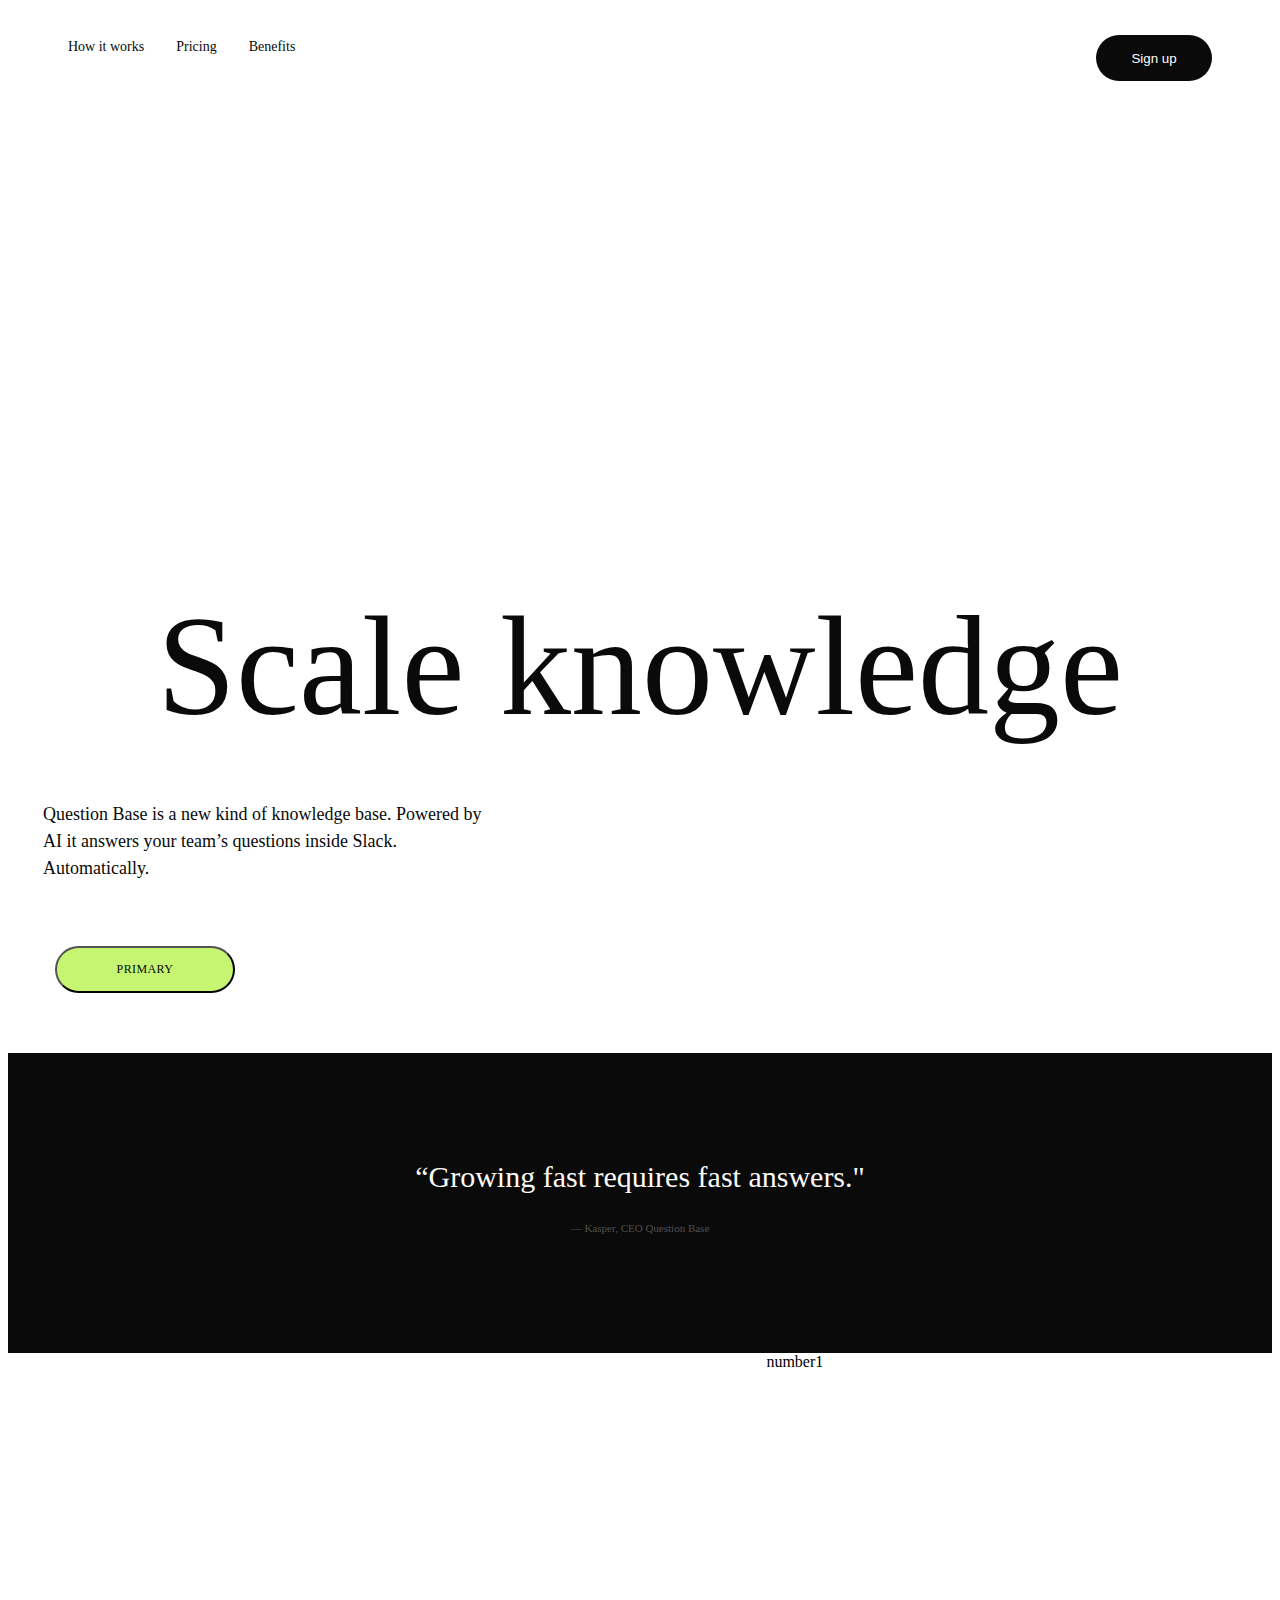
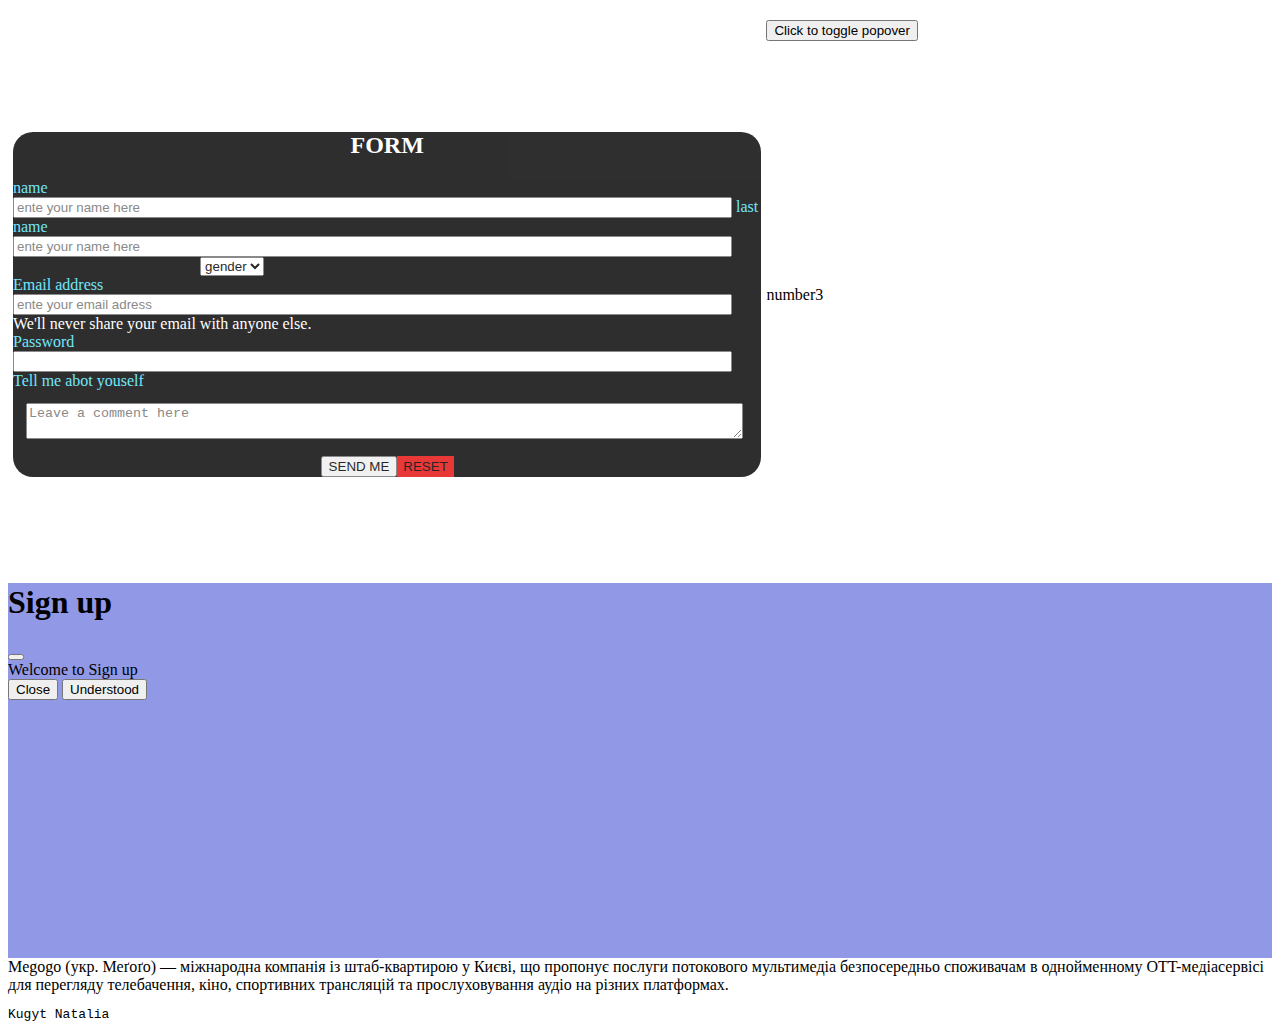
==== potfolio.html @ b872fb15 "added background-color: #9198e5;" ====
<!DOCTYPE html>
<html lang="en">
  <head>
    <meta charset="UTF-8" />
    <meta http-equiv="X-UA-Compatible" content="IE=edge" />
    <meta name="viewport" content="width=device-width, initial-scale=1.0" />
    <title>Document</title>
    <link rel="stylesheet" href="style.css" />
    <link
      href="https://cdn.jsdelivr.net/npm/bootstrap@5.0.2/dist/css/bootstrap.min.css"
      rel="stylesheet"
      integrity="sha384-EVSTQN3/azprG1Anm3QDgpJLIm9Nao0Yz1ztcQTwFspd3yD65VohhpuuCOmLASjC"
      crossorigin="anonymous"
    />
  </head>
  <body>
    <div>
      <div class="header-info">
        <section class="header-info-section-navigate">
          <div>How it works</div>
          <div>Pricing</div>
          <div>Benefits</div>
        </section>
        <section class="header-info-section-btn">
          <button
            type="button"
            class="btn btn-primary"
            data-bs-toggle="modal"
            data-bs-target="#staticBackdrop"
          >
            Sign up
          </button>
        </section>
      </div>
      <div class="main-content-portfolio">
        <section id="section_img-horison">
          <img src="" alt="" />
        </section>
        <section id="section_img-wertical">
          <img src="" alt="" />
        </section>
      </div>
      <div class="main__content-title">
        <span>Scale knowledge</span>
      </div>
      <div class="main-content-descriptions">
        <p>
          Question Base is a new kind of knowledge base. Powered by AI it
          answers your team’s questions inside Slack. Automatically.
        </p>
      </div>
      <div class="main-content-btn">
        <button type="button" class="btn btn-primary">Primary</button>
      </div>
      <div class="footer-content">
        <div class="footer-content-info">
          <span>“Growing fast requires fast answers."</span>
          <p>— Kasper, CEO Question Base</p>
        </div>
      </div>

      <div class="main-content-info">
        <div class="main-content-info_head">
          <section id="form-content">
            <form
              action="https://jsonplaceholder.typicode.com/todos"
              method="GET"
            >
              <h2>FORM</h2>
              <div class="mb-3">
                <i class="fa-solid fa-user-tie"></i>
                <label for="exampleInputEmail1" class="form-label">name</label>
                <input
                  type="text"
                  placeholder="ente your name here"
                  class="form-control"
                />
                <i class="fa-solid fa-user-tie"></i>
                <label for="exampleInputEmail1" class="form-label"
                  >last name</label
                >
                <input
                  type="text"
                  placeholder="ente your name here"
                  class="form-control"
                />
                <div class="form-select-custom">
                  <select
                    class="form-select mt-3"
                    aria-label="Default select example"
                  >
                    <option selected>gender</option>
                    <option value="1">male</option>
                    <option value="2">female</option>
                  </select>
                </div>
                <i class="fa-regular fa-envelope"></i>
                <label for="exampleInputEmail1" class="form-label"
                  >Email address</label
                >
                <input
                  type="email"
                  placeholder="ente your email adress"
                  class="form-control"
                  id="exampleInputEmail1"
                  aria-describedby="emailHelp"
                />

                <div id="emailHelp" class="form-text">
                  We'll never share your email with anyone else.
                </div>
              </div>
              <div class="mb-3">
                <i class="fa-solid fa-key"></i>
                <label for="exampleInputPassword1" class="form-label"
                  >Password</label
                >
                <input
                  type="password"
                  class="form-control"
                  id="exampleInputPassword1"
                />
              </div>
              <div class="mb-3">
                <i class="fa-solid fa-address-card"></i>
                <label class="form-check-label" for="exampleCheck1"
                  >Tell me abot youself</label
                >
                <textarea
                  class="form-control"
                  placeholder="Leave a comment here"
                  id="floatingTextarea"
                ></textarea>
              </div>
              <div class="btn-custom-form">
                <button type="submit" class="btn btn-primary m-3">
                  SEND ME
                </button>
                <button
                  type="reset"
                  id="reset-fields"
                  class="btn btn-primary m-3"
                >
                  RESET
                </button>
              </div>
            </form>
          </section>
          <section id="info">
            <div>number1</div>
            <div>
              <button
                type="button"
                class="btn btn-lg btn-danger"
                data-bs-toggle="popover"
                title="Popover title"
                data-bs-content="And here's some amazing content. It's very engaging. Right?"
              >
                Click to toggle popover
              </button>
            </div>
            <div>number3</div>
          </section>
        </div>
        <div class="bloc-content"></div>
        <span>Megogo (укр. Меґоґо) — міжнародна компанія із штаб-квартирою у Києві, що пропонує послуги потокового мультимедіа безпосередньо споживачам в однойменному OTT-медіасервісі для перегляду телебачення, кіно, спортивних трансляцій та прослуховування аудіо на різних платформах. </span>
        <pre>Kugyt Natalia</pre>
      </div>
    </div>

    <!-- Modal -->
    <div
      class="modal fade"
      id="staticBackdrop"
      data-bs-backdrop="static"
      data-bs-keyboard="false"
      tabindex="-1"
      aria-labelledby="staticBackdropLabel"
      aria-hidden="true"
    >
      <div class="modal-dialog">
        <div class="modal-content">
          <div class="modal-header">
            <h1 class="modal-title fs-5" id="staticBackdropLabel">Sign up</h1>
            <button
              type="button"
              class="btn-close"
              data-bs-dismiss="modal"
              aria-label="Close"
            ></button>
          </div>
          <div class="modal-body">Welcome to Sign up</div>
          <div class="modal-footer">
            <button
              type="button"
              class="btn btn-secondary"
              data-bs-dismiss="modal"
            >
              Close
            </button>
            <button type="button" class="btn btn-primary">Understood</button>
          </div>
        </div>
      </div>
    </div>
  </body>



  <script
    src="https://cdn.jsdelivr.net/npm/bootstrap@5.3.2/dist/js/bootstrap.bundle.min.js"
    integrity="sha384-C6RzsynM9kWDrMNeT87bh95OGNyZPhcTNXj1NW7RuBCsyN/o0jlpcV8Qyq46cDfL"
    crossorigin="anonymous"
  ></script>
  <script src="https://cdnjs.cloudflare.com/ajax/libs/font-awesome/6.4.0/js/all.min.js"></script>
</html>
---- style.css ----
.main-content {
  margin: 0 auto;
  width: 1200px;
  height: 600px;
  background-color: #0a0a0a;
  
  
}

.header-info {
  display: flex;
}

.header-info-title {
  display: flex;
  grid-gap: 20px;

  color: #fff;
  font-family: Work Sans;
  font-size: 19px;
  font-style: normal;
  font-weight: 400;
  line-height: 22.714px;
}

.header-block_content {
  margin: 0 auto;
  margin-top: 45px;
}

.text-info-title_left {
  width: 200px;
  color: #fff;

  text-align: center;
  font-family: Roboto;
  font-size: 68px;
  font-style: normal;
  font-weight: 400;
  line-height: 67.857px;
  text-transform: lowercase;
}

.text-info-title_right {
  width: 300px;
  height: 57px;
  flex-shrink: 0;

  color: #fff;

  text-align: center;
  font-family: Roboto;
  font-size: 68px;
  font-style: normal;
  font-weight: 400;
  line-height: 67.857px;
  text-transform: lowercase;
}

.text-info {
  display: flex;
  justify-content: center;
  margin-top: 300px;
  grid-gap: 20px;
}

.testcolor {
  background-color: rgb(62, 130, 80);
  margin-left: 200px;
  color: whitesmoke;
}

.testcolor:hover {
  cursor: pointer;
  background-color: #e66465;
  color: whitesmoke;
}

.header-info-navigate {
  background: linear-gradient(#e66465, #9198e5);
  border-radius: 15px;
  border: 2px solid yellow;
  opacity: 0.5;
}

.header-info-navigate-links {
  display: flex;
  flex-direction: column;
  margin: 10px;
  padding: 10px;
}

.header-info-navigate-links a {
  text-decoration: none;
  color: white;
  text-transform: uppercase;
  font-family: "Gill Sans", "Gill Sans MT", Calibri, "Trebuchet MS", sans-serif;
}

.header-info-navigate-links:hover {
  color: wheat;
}

.main-content_block {
  background-color: rgb(136, 117, 117);
}

.custom-change button {
  border-radius: 50%;
}

.modal-container .modal {
  height: 500px;
  display: contents;
}

.main-content_block-post {
  background-color: #e66465;
  height: 500px;
  width: 100%;
  margin-top: 20px;
  padding: 10px;
}

.main-content_block-post h1 {
  text-align: center;
  font-weight: bold;
  font-family: "Franklin Gothic Medium", "Arial Narrow", Arial, sans-serif;
}

#post-content {
  background-color: #e3ebe0;
}

.btn-block {
  display: flex;
  row-gap: 20px;
  justify-content: center;
  align-items: center;
}

.btn-block button {
  background: rgb(213, 118, 50);
  background: linear-gradient(90deg,
      rgba(213, 118, 50, 0.927608543417367) 16%,
      rgba(235, 226, 237, 1) 52%,
      rgba(252, 176, 69, 1) 100%);
  margin: 10px;
  padding: 5px;
  color: rgb(14, 28, 68);
  border-radius: 10px;
  box-shadow: 2px 3px 6px rgb(97 108 106);
  font-size: 20px;
  color: black;
  font-weight: 700;
  font-family: cursive;
}

#btn-menu:hover {
  animation: buttonHover 3s ease-out;
}

@keyframes buttonHover {
  0% {
    transform: translateY(0);
    background: rgb(213, 118, 50);
    background: linear-gradient(90deg,
        rgba(213, 118, 50, 0.927608543417367) 16%,
        rgba(235, 226, 237, 1) 52%,
        rgba(252, 176, 69, 1) 100%);
  }

  50% {
    transform: translateY(-25px);
    background: rgb(14, 28, 68);
    color: white;
  }

  100% {
    transform: translateY(0);
    background: #e43b25;
  }
}

#btn-reset:hover {
  animation: buttonHoverScaleX 3s ease-out;
}

@keyframes buttonHoverScaleX {
  0% {
    transform: translateX(0);
    background: rgb(213, 118, 50);
    background: linear-gradient(90deg,
        rgba(213, 118, 50, 0.927608543417367) 16%,
        rgba(235, 226, 237, 1) 52%,
        rgba(252, 176, 69, 1) 100%);
  }

  50% {
    transform: translateX(125px);
    background: rgb(14, 28, 68);
    color: white;
  }

  100% {
    transform: translateX(0);
    background: #e43b25;
  }
}

#btn-submit:hover {
  animation: buttonHoverRotate 3s ease-out;
}

@keyframes buttonHoverRotate {
  0% {
    transform: rotate(5deg);
    background: rgb(213, 118, 50);
    background: linear-gradient(90deg,
        rgba(213, 118, 50, 0.927608543417367) 16%,
        rgba(235, 226, 237, 1) 52%,
        rgba(252, 176, 69, 1) 100%);
  }

  25% {
    transform: rotate(45deg);
    background: rgb(213, 118, 50);
    background: linear-gradient(90deg,
        rgba(213, 118, 50, 0.927608543417367) 16%,
        rgba(235, 226, 237, 1) 52%,
        rgba(252, 176, 69, 1) 100%);
  }

  50% {
    transform: rotate(90deg);
    background: rgb(14, 28, 68);
    color: white;
  }

  75% {
    transform: rotate(45deg);
    background: rgb(14, 28, 68);
    color: white;
  }

  100% {
    transform: rotate(5deg);
    background: #e43b25;
  }
}

.general-profile-header {
  background-color: #2558be;
  height: 120px;
  width: 100%;
}

.general-profile-header-icon {
  padding: 10px 80px;
  display: flex;
  justify-content: space-between;
}

.general-profile-header-icon-left svg {
  width: 40px;
  height: 40px;
}

.general-profile-header-icon-right svg {
  width: 40px;
  height: 40px;
}

.general-profile-header-navigate {
  position: absolute;
  left: 10px;
}

.general-profile-header-navigate a {
  color: white;
}

.main-content-profile {
  margin-top: 10px;
  background-color: rgb(190, 179, 179);
  width: 80%;
  height: 200px;
}

.main-content-profile input {
  width: 80%;
  padding: 10px;
  margin: 10px;
}

.form-content {
  width: 800px;
  background-color: rgb(134, 227, 116);
  height: 500px;
  margin: 20px;
}

.test-card-btr {
  border: 3px solid rgb(6, 6, 31);
  position: relative;
  /* margin: 20px 40px;
  display: flex;
  justify-content: center;
  grid-gap: 40px;
  margin-top: 15%; */
}

.test-card-btr .card-one {
  /* вставляємо назву анімаціі задаємо час анімаціі і парамерт як ій вийти з анімаціі */
  /* animation: animateCard 3s ease-in-out; */
  position: absolute;
  right: 0;
}

.test-card-btr .card-one:hover {
  cursor: pointer;
  animation: none;
}

/* назва анімаціі */
@keyframes animateCard {
  0% {
    transform: translateX(0);
  }

  50% {
    transform: translateY(-125px);
  }

  100% {
    transform: translateX(0);
  }
}

.table-block {
  display: flex;
  justify-content: center;
  background: rgb(218, 110, 110);
}

ol,
ul,
li {
  border: 2px solid white;
  margin: 5px;
}

li::marker {
  /* content: "✝ "; */
  font-size: 1.2em;
  color: "red";
}

li::before {
  color: red;
}

.todoText {
  text-decoration: none;
}

.checkbox:checked+.todoText {
  text-decoration: line-through;
}

.parent-block {
  position: relative;
}

.child-block {
  position: absolute;

  right: 0;

  background-color: rgb(37, 201, 70);
  height: 100px;
  width: 100px;
  margin: 10px;
}

.child-block-second {
  position: absolute;
  left: 0;
  background-color: rgb(175, 47, 201);
  height: 100px;
  width: 100px;
  margin: 10px;
}

.glid-flex-block {
  background-color: #2558be;
  justify-content: center;
  display: flex;
  height: 500px;
}

/* min-width 
  це те що до нашоі ширини, ми не трогаємо, а якщо ширина буде змешнуватись < ніж 1000px, то тоді я головний
*/

@media screen and (max-width: 1025px) {
  .glid-flex-block {
    background-color: #df1515;
    height: 200px;
    display: flex;
    justify-content: center;
  }
}

@media screen and (max-width: 525px) {
  .glid-flex-block {
    font-size: 8px;
    font-weight: 800;
    display: flex;
    justify-content: flex-start;
    background-color: aqua;
  }
}

/* min-width 
  це те що до нашоі ширини, ми не трогаємо, а якщо ширина буде збільшуватись > 1200px то тоді я головний
*/

.header-info {
  display: flex;
  justify-content: space-between;
  margin: 35px 60px;
}

.header-info-section-navigate {
  display: flex;
  grid-gap: 32px;
  color: #0a0a0a;
  font-family: Inter;
  font-size: 14px;
  font-style: normal;
  font-weight: 400;
  line-height: 24px;
}

.header-info-section-navigate div:hover {
  color: rgb(244, 235, 235);
  cursor: pointer;
  background-color: #0a0a0a;
  border-radius: 11px;
  align-items: center;
  display: flex;
  padding: 7px;
}

.header-info-section-btn button {
  width: 116px;
  height: 46px;
  border-radius: 32px;
  background-color: #0a0a0a;
  color: white;
  border: none;
}

.main-content-portfolio {
  margin-top: 40px;
  height: 450px;
  flex-shrink: 0;
  display: flex;
  grid-gap: 48px;
  margin: 20px;
  justify-content: center;
}

.main__content-title {
  height: 180px;
  display: flex;
  justify-content: center;
}

.main__content-title span {
  color: #0a0a0a;
  font-family: Roboto;
  font-size: 142px;
  font-style: normal;
  font-weight: 400;
  line-height: 160px;
  /* 112.676% */
}

.main-content-btn {
  margin: 60px 47px;
}

.main-content-btn button {
  border-radius: 40px;
  background: #c6f572;
  color: #0a0a0a;
  height: 47px;
  width: 180px;
  text-align: center;
  font-family: Inter;
  font-size: 12px;
  font-style: normal;
  font-weight: 400;
  line-height: 14.4px;
  /* 120% */
  letter-spacing: 0.4px;
  text-transform: uppercase;
}

#section_img-horison {
  width: 400px;
  height: 280px;
}

#section_img-wertical {
  width: 320px;
  height: 400px;
}

.main-content-descriptions {
  color: #0a0a0a;
  font-family: Inter;
  font-size: 18px;
  font-style: normal;
  font-weight: 400;
  line-height: 27px;
  /* 150% */
  height: 85px;
  width: 453px;

  margin: 35px;
}

.footer-content {
  height: 300px;
  flex-shrink: 0;
  display: flex;
  justify-content: center;
  background-color: #0a0a0a;
}

.footer-content-info {
  display: flex;
  justify-content: center;
  align-items: center;
  flex-direction: column;
  grid-gap: 15px;
}

.footer-content-info span {
  color: #faf9f7;
  text-align: center;
  font-family: Roboto;
  font-size: 30px;
  font-style: normal;
  font-weight: 400;
  line-height: 36px;
}

.footer-content-info p {
  color: #504f4f;
  text-align: center;
  font-family: Inter;
  font-size: 11px;
  font-style: normal;
  font-weight: 400;
  line-height: 15.6px;
}

.main-content-info {
  height: 810px;
  display: grid;
  grid-template-rows: 1fr;
}

.main-content-info_head {
  height: 800px;
  display: grid;
  grid-template-columns: 60% 40%;
  grid-template-rows: 1fr;
  gap: 1px 1px;
  grid-column-gap: 0px;
  grid-row-gap: 0px;
}

form {
  margin-top: 50%;
  margin: 50% 5px 10px 5px;
  background: #0a0a0a;
  border-radius: 20px;
  color: white;
  font-family: cursive;
  opacity: 0.85;
}
.bloc-content{
  background-color: #9198e5;
  height: 375px;
  margin-top: 30px;
}

form label {
  color: rgb(91 226 251);
  color: linear-gradient(90deg,
      rgba(50, 124, 213, 0.927608543417367) 16%,
      rgba(235, 226, 237, 1) 57%,
      rgba(252, 69, 251, 1) 100%);
}

form svg {
  margin: 3px !important;
}

form textarea {
  width: 95% !important;
  margin: 13px;
}

form h2 {
  color: #ffffff;
  text-align: center;
  font-family: cursive;
}

section input {
  margin: 0 auto;
  width: 95% !important;
}

#form-content {}

#info {
  display: grid;
  grid-template-columns: 1fr;
  grid-template-rows: 1fr 1fr 1fr;
  gap: 0px 0px;
}

.form-check input {
  width: 20px !important;
}

.form-select-custom {
  width: 50%;
  margin: 0 auto;
}

.btn-custom-form {
  display: flex;
  justify-content: center;
}

#reset-fields {
  background-color: #e41616;
  border: none;
}
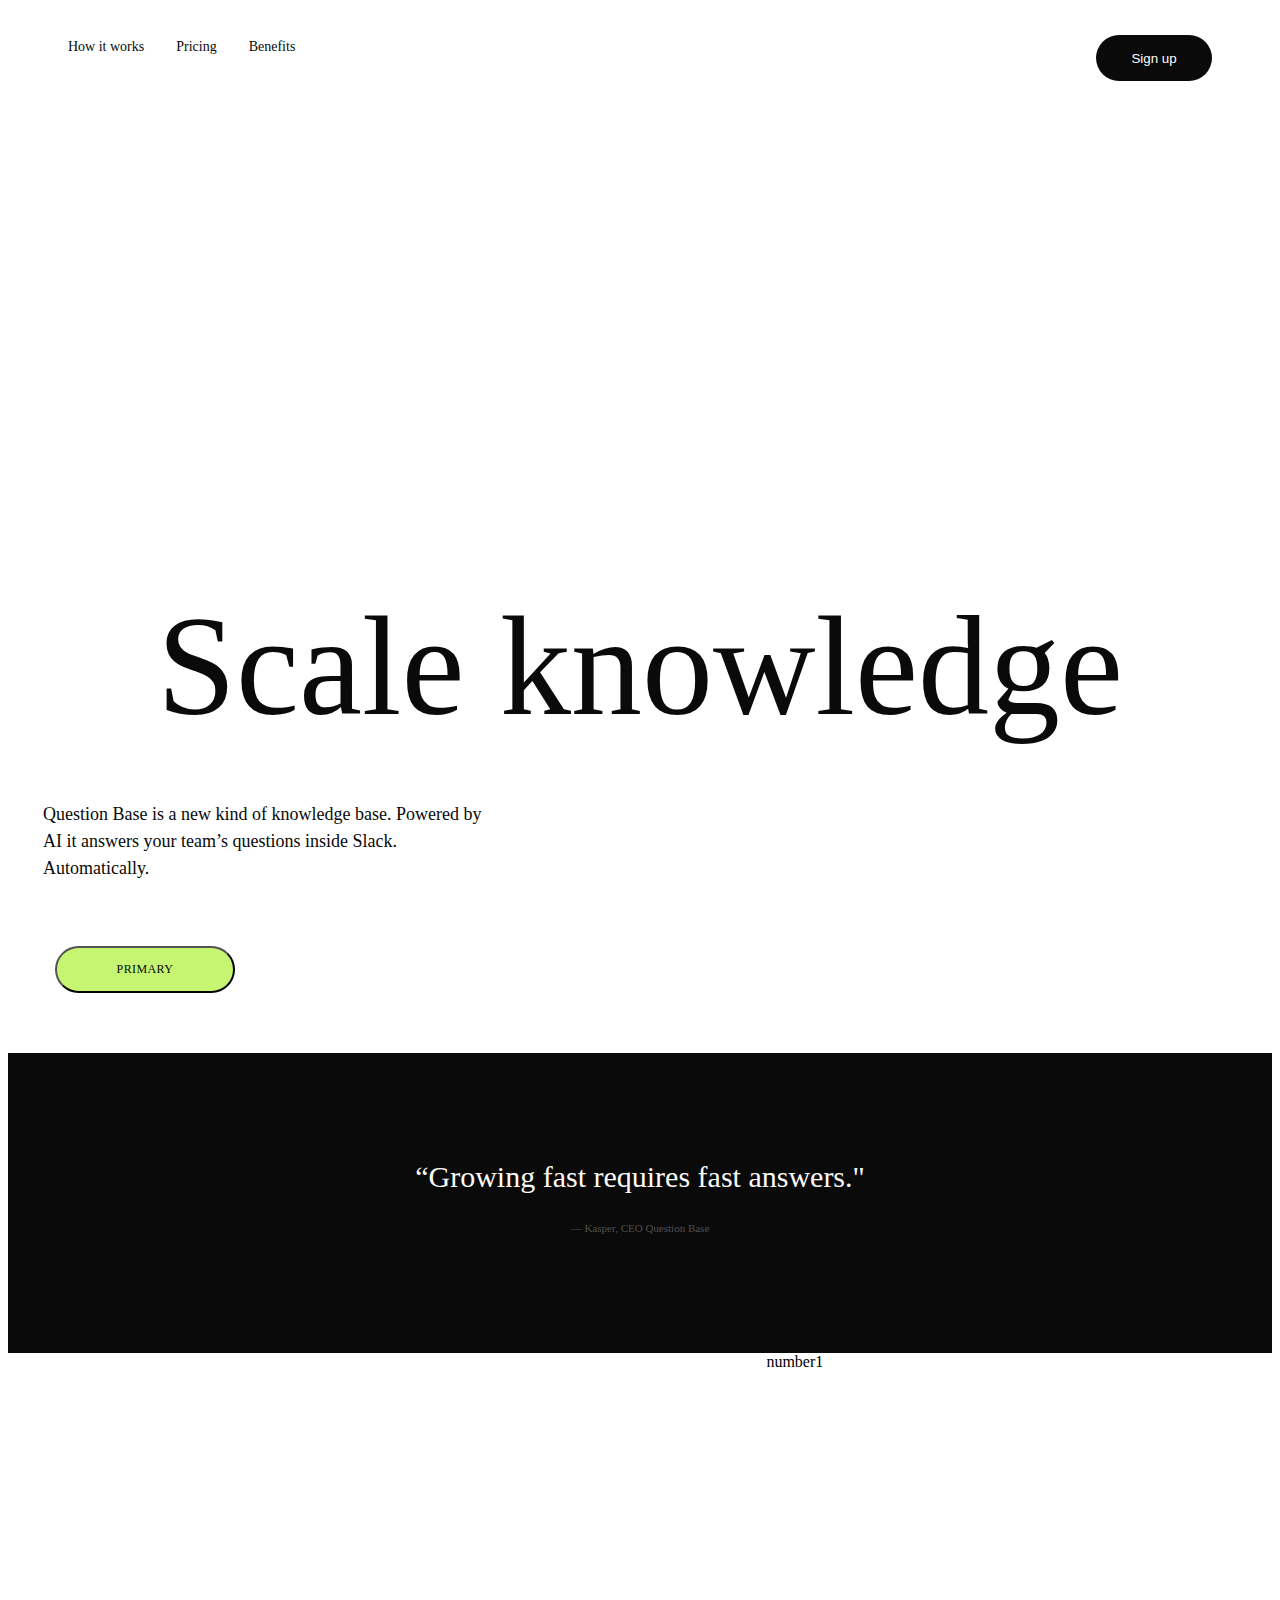
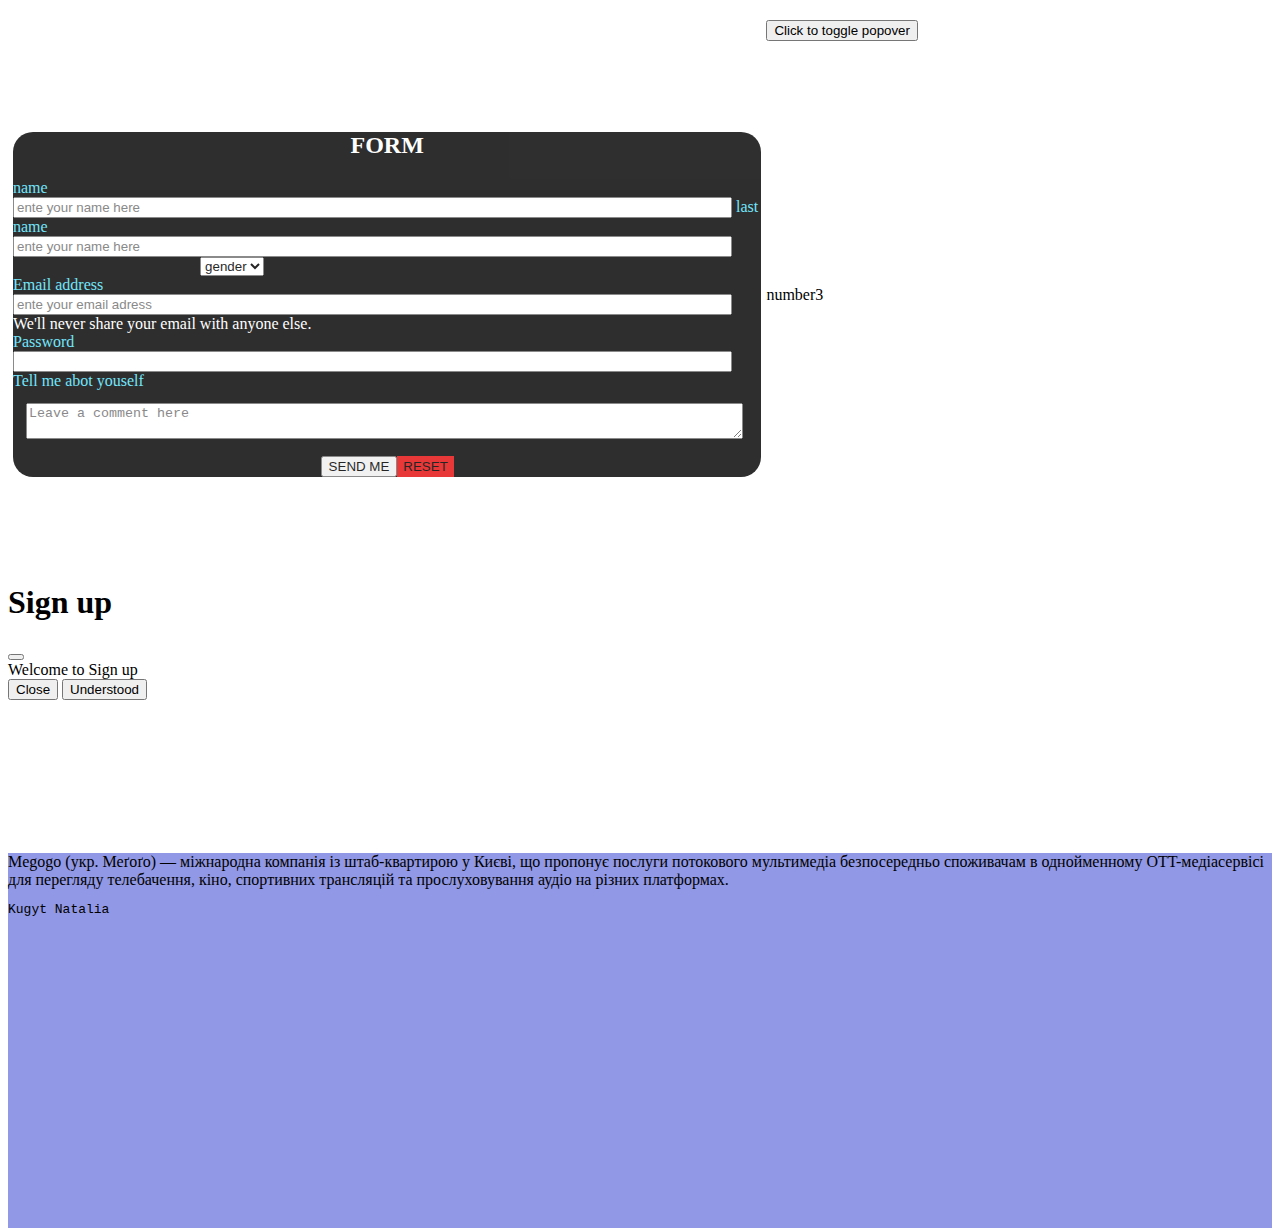
==== commit 9f505bff: "changed margin-top: 300px" ====
--- a/potfolio.html
+++ b/potfolio.html
@@ -162,9 +162,9 @@
             <div>number3</div>
           </section>
         </div>
-        <div class="bloc-content"></div>
+        <div class="bloc-content">
         <span>Megogo (укр. Меґоґо) — міжнародна компанія із штаб-квартирою у Києві, що пропонує послуги потокового мультимедіа безпосередньо споживачам в однойменному OTT-медіасервісі для перегляду телебачення, кіно, спортивних трансляцій та прослуховування аудіо на різних платформах. </span>
-        <pre>Kugyt Natalia</pre>
+        <pre>Kugyt Natalia</pre></div>
       </div>
     </div>
 
--- a/style.css
+++ b/style.css
@@ -597,7 +597,7 @@
 .bloc-content{
   background-color: #9198e5;
   height: 375px;
-  margin-top: 30px;
+  margin-top: 300px;
 }
 
 form label {
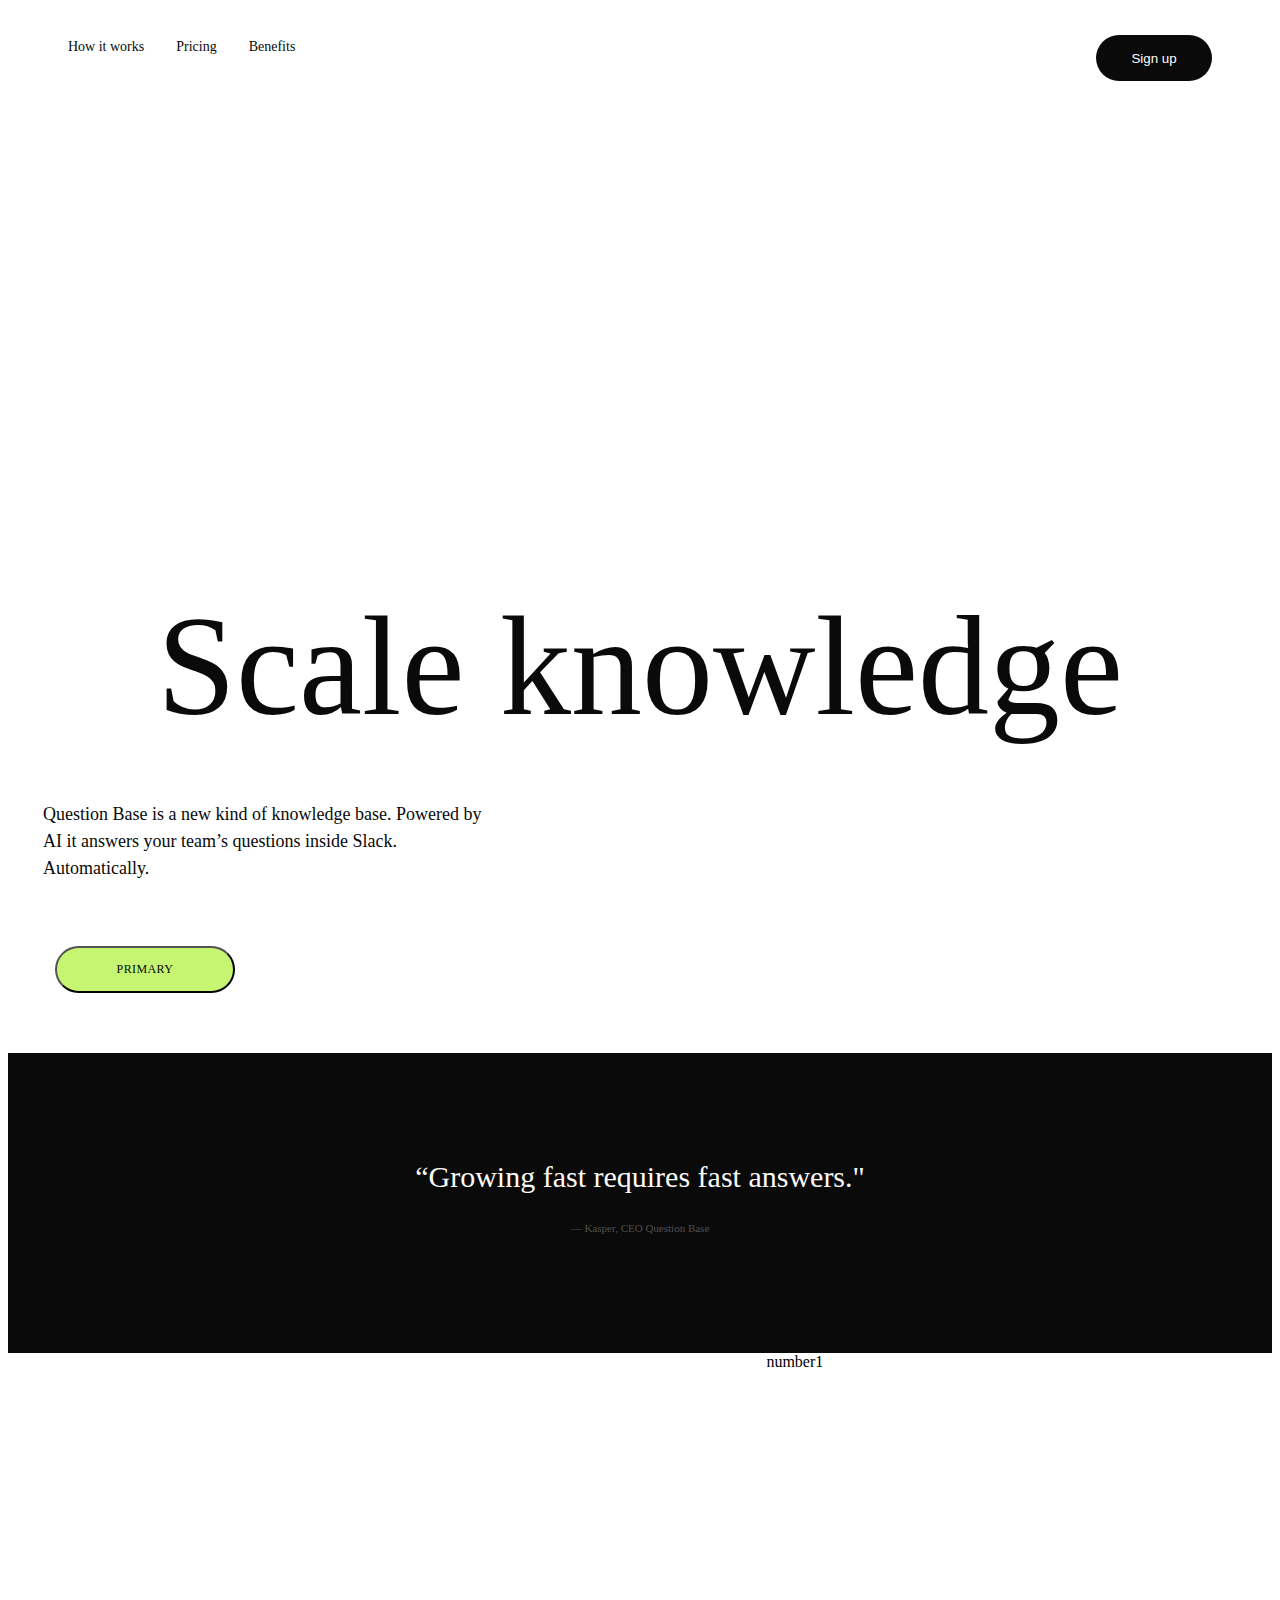
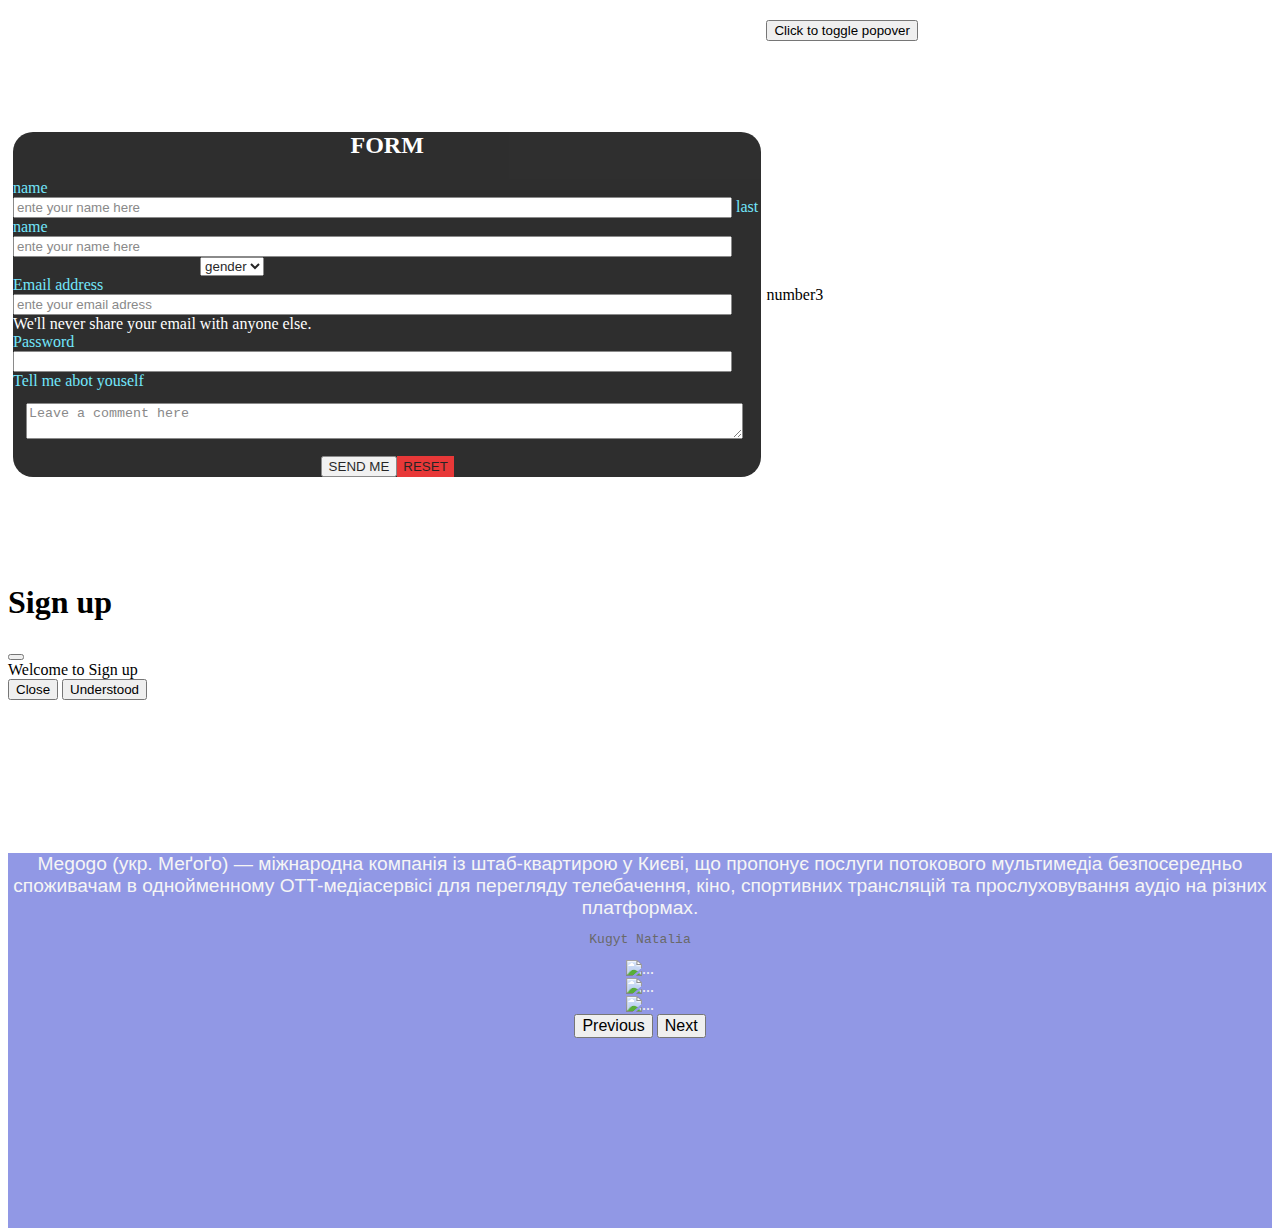
==== commit e9e90e78: "added < div > content_carousel" ====
--- a/potfolio.html
+++ b/potfolio.html
@@ -163,8 +163,34 @@
           </section>
         </div>
         <div class="bloc-content">
+          <div class="content-info">
         <span>Megogo (укр. Меґоґо) — міжнародна компанія із штаб-квартирою у Києві, що пропонує послуги потокового мультимедіа безпосередньо споживачам в однойменному OTT-медіасервісі для перегляду телебачення, кіно, спортивних трансляцій та прослуховування аудіо на різних платформах. </span>
         <pre>Kugyt Natalia</pre></div>
+        <div class="content_carousel">
+          <div id="carouselExampleFade" class="carousel slide carousel-fade">
+            <div class="carousel-inner">
+              <div class="carousel-item active">
+                <img src="/itStepForUsers/images/image_memogo_1.webp" class="d-block w-100" alt="...">
+              </div>
+              <div class="carousel-item">
+                <img src="/itStepForUsers/images/image_megogo_2.webp" class="d-block w-100" alt="...">
+              </div>
+              <div class="carousel-item">
+                <img src="/itStepForUsers/images/image_megogo_3.webp" class="d-block w-100" alt="...">
+              </div>
+            </div>
+            <button class="carousel-control-prev" type="button" data-bs-target="#carouselExampleFade" data-bs-slide="prev">
+              <span class="carousel-control-prev-icon" aria-hidden="true"></span>
+              <span class="visually-hidden">Previous</span>
+            </button>
+            <button class="carousel-control-next" type="button" data-bs-target="#carouselExampleFade" data-bs-slide="next">
+              <span class="carousel-control-next-icon" aria-hidden="true"></span>
+              <span class="visually-hidden">Next</span>
+            </button>
+          </div>
+
+        </div>
+      </div>
       </div>
     </div>
 
--- a/style.css
+++ b/style.css
@@ -598,6 +598,16 @@
   background-color: #9198e5;
   height: 375px;
   margin-top: 300px;
+  text-align: center;
+  color: whitesmoke;
+  }
+span{
+  font-size:larger;
+  font-family: 'Lucida Sans', 'Lucida Sans Regular', 'Lucida Grande', 'Lucida Sans Unicode', Geneva, Verdana, sans-serif;
+  
+}
+pre{
+  color: dimgrey;
 }
 
 form label {
